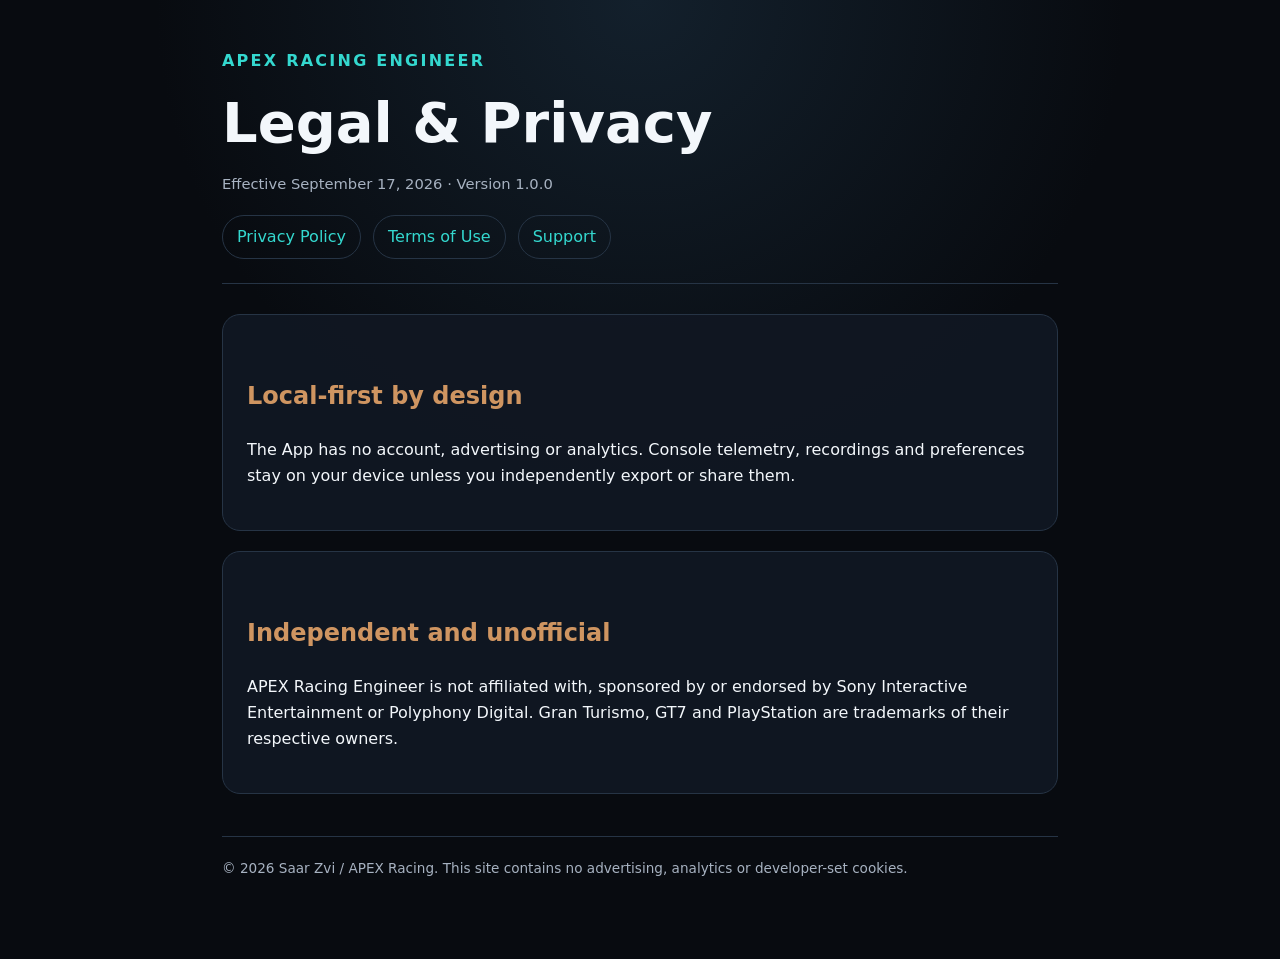
==== index.html @ a4f8060e "Add public support page for store submissions" ====
<!doctype html>
<html lang="en"><head><meta charset="utf-8"><meta name="viewport" content="width=device-width,initial-scale=1"><title>APEX Racing Engineer — Legal</title><meta name="description" content="Privacy Policy and Terms for APEX Racing Engineer."><link rel="stylesheet" href="styles.css"></head>
<body><main><header><div class="brand">APEX Racing Engineer</div><h1>Legal & Privacy</h1><p class="meta">Effective September 17, 2026 · Version 1.0.0</p><nav><a href="privacy.html">Privacy Policy</a><a href="terms.html">Terms of Use</a><a href="support.html">Support</a></nav></header>
<section class="card"><h2>Local-first by design</h2><p>The App has no account, advertising or analytics. Console telemetry, recordings and preferences stay on your device unless you independently export or share them.</p></section>
<section class="card"><h2>Independent and unofficial</h2><p>APEX Racing Engineer is not affiliated with, sponsored by or endorsed by Sony Interactive Entertainment or Polyphony Digital. Gran Turismo, GT7 and PlayStation are trademarks of their respective owners.</p></section>
<footer>© 2026 Saar Zvi / APEX Racing. This site contains no advertising, analytics or developer-set cookies.</footer></main></body></html>
---- styles.css ----
:root{color-scheme:dark;--bg:#080b10;--panel:#101722;--text:#f3f7fb;--muted:#a7b2c1;--teal:#34d8cf;--bronze:#cf9561;--line:#263445}*{box-sizing:border-box}body{margin:0;background:radial-gradient(circle at top,#13202c 0,var(--bg) 42%);color:var(--text);font:16px/1.65 system-ui,-apple-system,Segoe UI,sans-serif}main{max-width:880px;margin:auto;padding:48px 22px 80px}header{border-bottom:1px solid var(--line);padding-bottom:24px;margin-bottom:30px}.brand{color:var(--teal);font-weight:900;letter-spacing:.14em;text-transform:uppercase}.card{background:color-mix(in srgb,var(--panel) 94%,transparent);border:1px solid var(--line);border-radius:18px;padding:24px;margin:20px 0}h1{font-size:clamp(2rem,6vw,3.5rem);line-height:1.05;margin:.35em 0}h2{color:var(--bronze);margin-top:1.6em}a{color:var(--teal)}nav{display:flex;flex-wrap:wrap;gap:12px;margin-top:18px}nav a{border:1px solid var(--line);border-radius:999px;padding:8px 14px;text-decoration:none}.meta,.fine{color:var(--muted);font-size:.92rem}li{margin:.35em 0}footer{border-top:1px solid var(--line);margin-top:42px;padding-top:20px;color:var(--muted);font-size:.85rem}@media(max-width:560px){main{padding-top:28px}.card{padding:18px}}
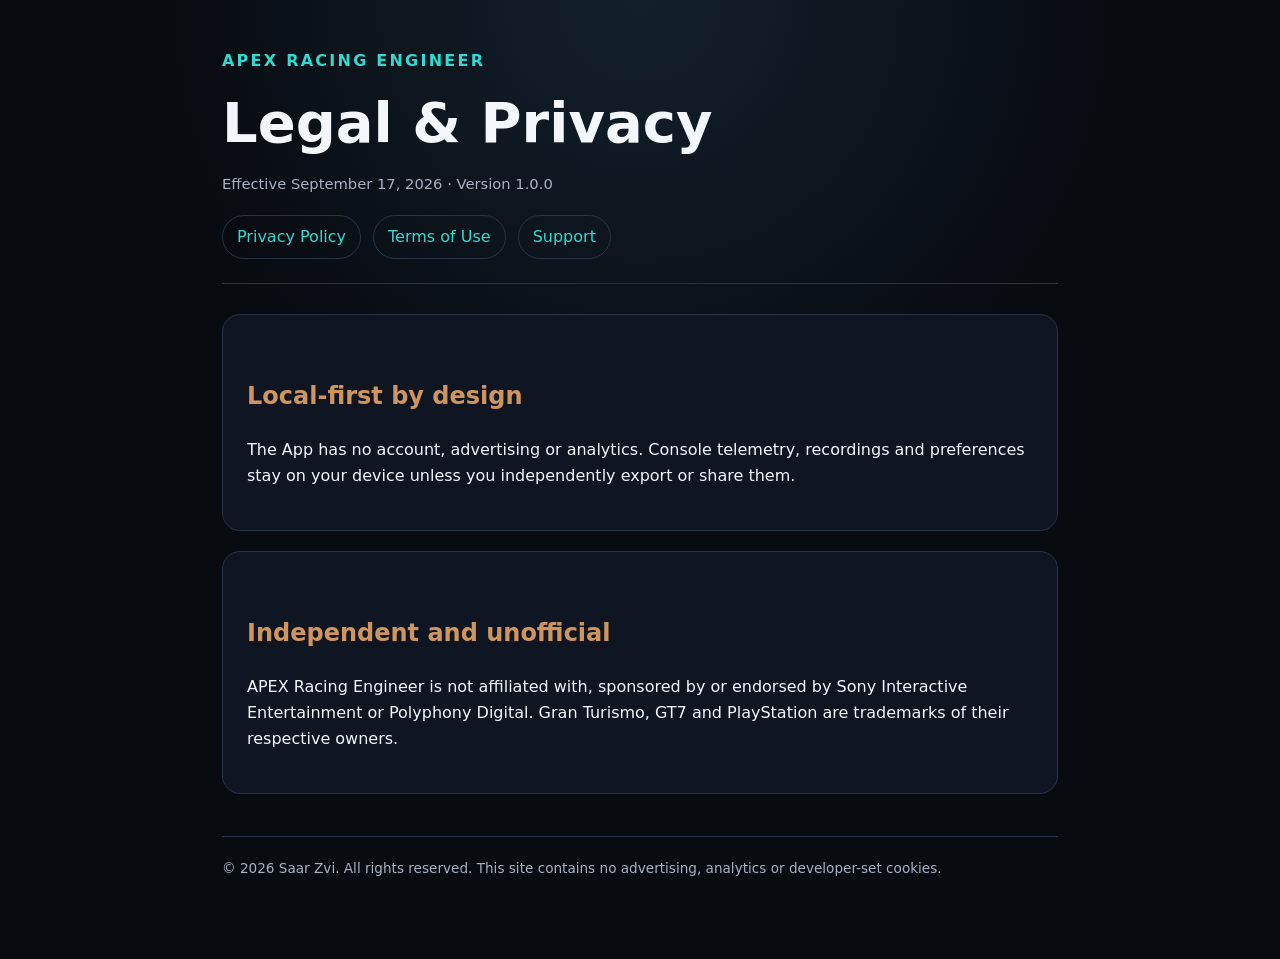
==== commit f3df35e8: "Clarify Saar Zvi copyright ownership" ====
--- a/index.html
+++ b/index.html
@@ -3,4 +3,4 @@
 <body><main><header><div class="brand">APEX Racing Engineer</div><h1>Legal & Privacy</h1><p class="meta">Effective September 17, 2026 · Version 1.0.0</p><nav><a href="privacy.html">Privacy Policy</a><a href="terms.html">Terms of Use</a><a href="support.html">Support</a></nav></header>
 <section class="card"><h2>Local-first by design</h2><p>The App has no account, advertising or analytics. Console telemetry, recordings and preferences stay on your device unless you independently export or share them.</p></section>
 <section class="card"><h2>Independent and unofficial</h2><p>APEX Racing Engineer is not affiliated with, sponsored by or endorsed by Sony Interactive Entertainment or Polyphony Digital. Gran Turismo, GT7 and PlayStation are trademarks of their respective owners.</p></section>
-<footer>© 2026 Saar Zvi / APEX Racing. This site contains no advertising, analytics or developer-set cookies.</footer></main></body></html>+<footer>© 2026 Saar Zvi. All rights reserved. This site contains no advertising, analytics or developer-set cookies.</footer></main></body></html>
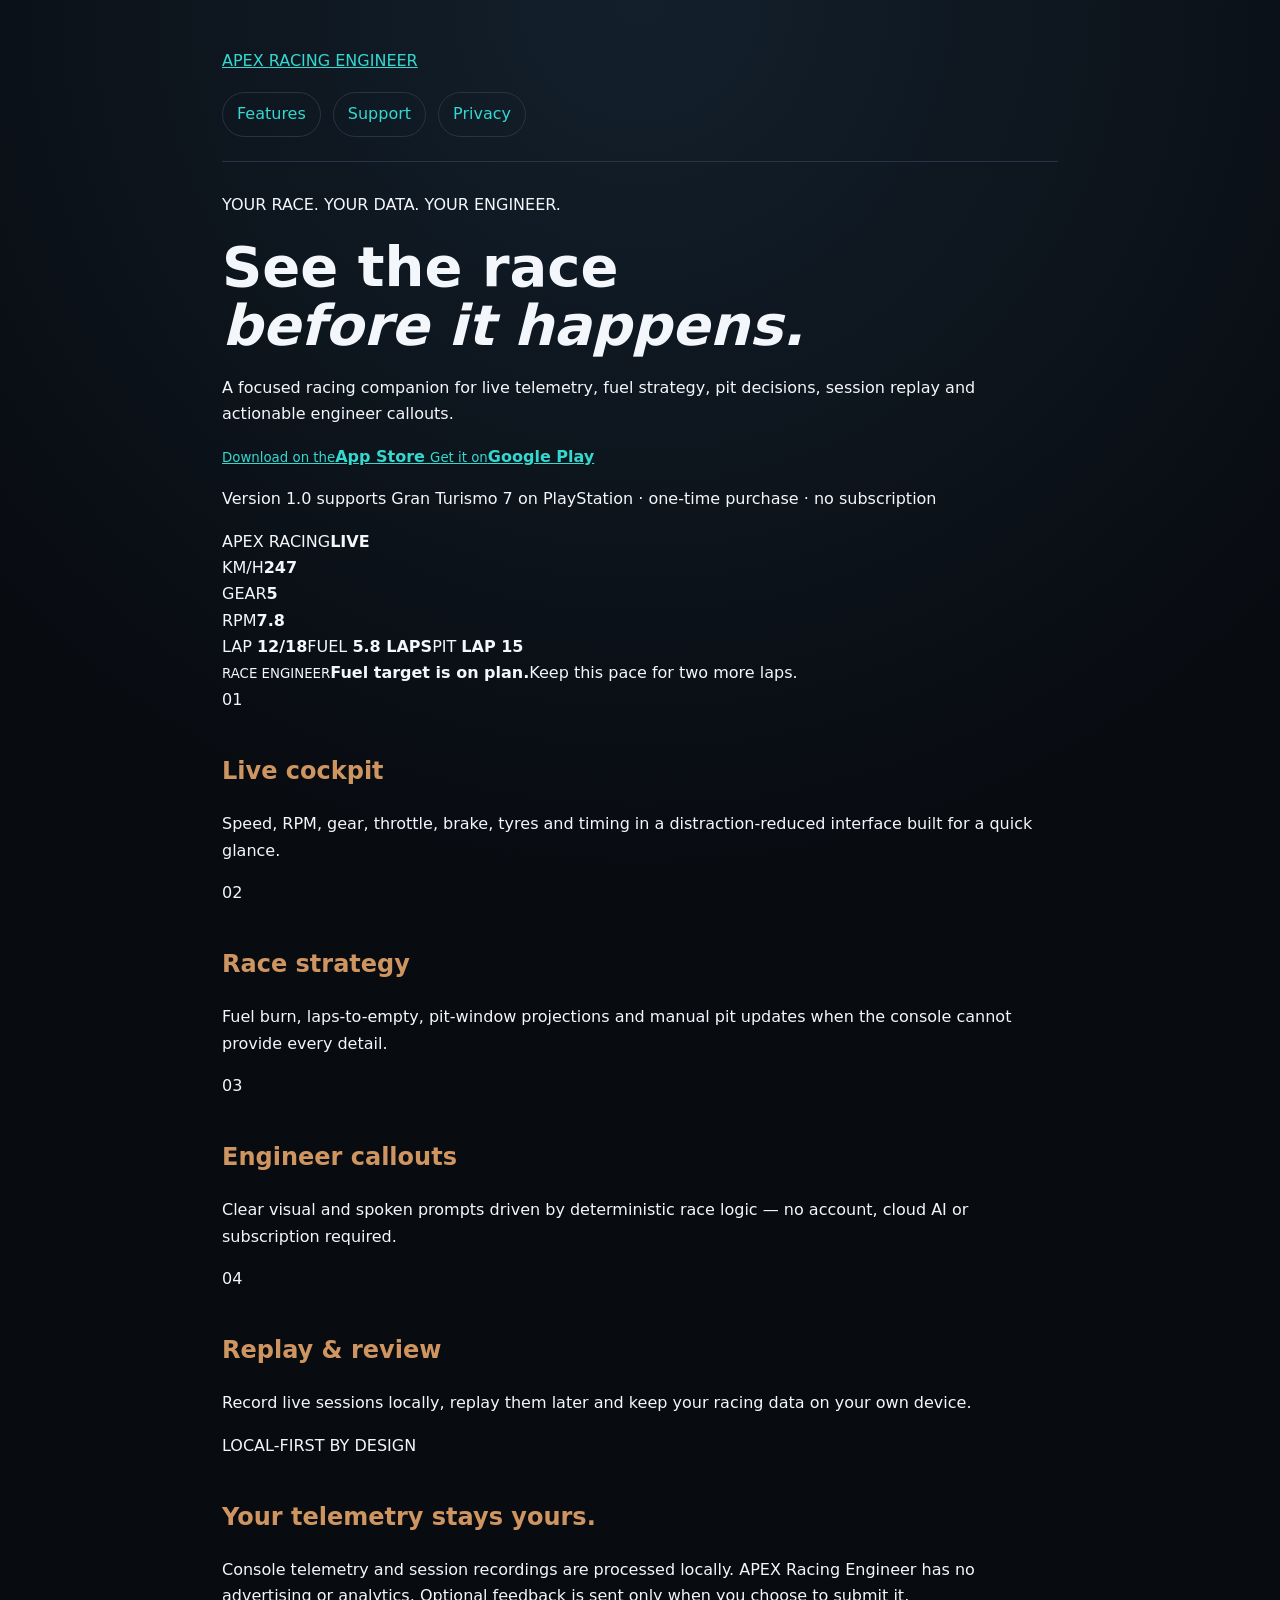
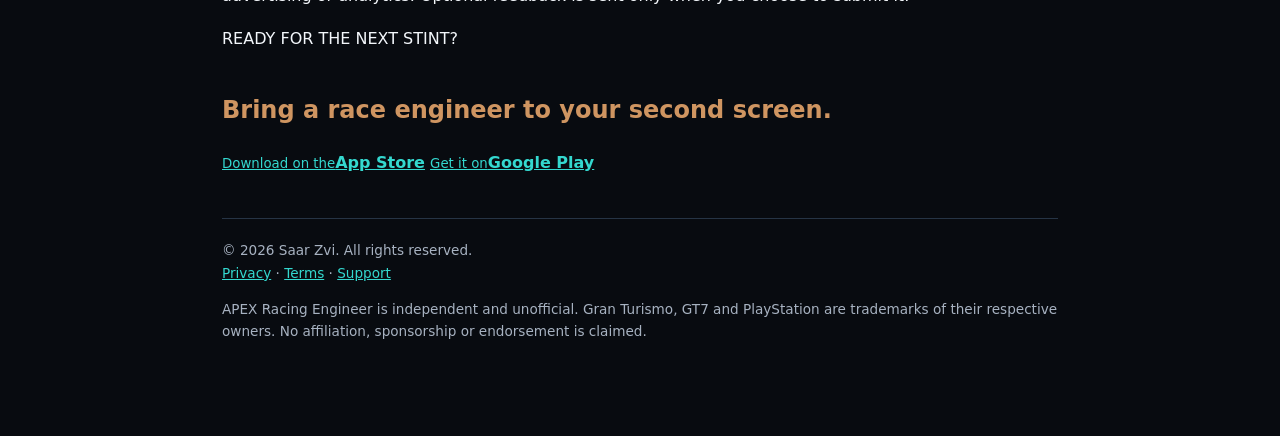
==== commit 0d4f8907: "Build APEX Racing Engineer landing page" ====
--- a/index.html
+++ b/index.html
@@ -1,6 +1,78 @@
 <!doctype html>
-<html lang="en"><head><meta charset="utf-8"><meta name="viewport" content="width=device-width,initial-scale=1"><title>APEX Racing Engineer — Legal</title><meta name="description" content="Privacy Policy and Terms for APEX Racing Engineer."><link rel="stylesheet" href="styles.css"></head>
-<body><main><header><div class="brand">APEX Racing Engineer</div><h1>Legal & Privacy</h1><p class="meta">Effective September 17, 2026 · Version 1.0.0</p><nav><a href="privacy.html">Privacy Policy</a><a href="terms.html">Terms of Use</a><a href="support.html">Support</a></nav></header>
-<section class="card"><h2>Local-first by design</h2><p>The App has no account, advertising or analytics. Console telemetry, recordings and preferences stay on your device unless you independently export or share them.</p></section>
-<section class="card"><h2>Independent and unofficial</h2><p>APEX Racing Engineer is not affiliated with, sponsored by or endorsed by Sony Interactive Entertainment or Polyphony Digital. Gran Turismo, GT7 and PlayStation are trademarks of their respective owners.</p></section>
-<footer>© 2026 Saar Zvi. All rights reserved. This site contains no advertising, analytics or developer-set cookies.</footer></main></body></html>+<html lang="en">
+<head>
+  <meta charset="utf-8">
+  <meta name="viewport" content="width=device-width,initial-scale=1">
+  <meta name="theme-color" content="#070A10">
+  <title>APEX Racing Engineer — Live racing telemetry & strategy</title>
+  <meta name="description" content="APEX Racing Engineer turns local racing telemetry into a focused cockpit dashboard, fuel strategy and clear engineer callouts.">
+  <link rel="stylesheet" href="styles.css">
+</head>
+<body class="marketing">
+  <main class="landing">
+    <header class="topbar">
+      <a class="wordmark" href="#">APEX <span>RACING ENGINEER</span></a>
+      <nav class="topnav" aria-label="Primary">
+        <a href="#features">Features</a>
+        <a href="support.html">Support</a>
+        <a href="privacy.html">Privacy</a>
+      </nav>
+    </header>
+
+    <section class="hero">
+      <div class="hero-copy">
+        <p class="kicker">YOUR RACE. YOUR DATA. YOUR ENGINEER.</p>
+        <h1>See the race<br><em>before it happens.</em></h1>
+        <p class="lead">A focused racing companion for live telemetry, fuel strategy, pit decisions, session replay and actionable engineer callouts.</p>
+        <div class="store-row">
+          <a class="store-badge" href="https://apps.apple.com/app/id6813809505" aria-label="APEX Racing Engineer on the App Store">
+            <small>Download on the</small><strong>App Store</strong>
+          </a>
+          <a class="store-badge" href="https://play.google.com/store/apps/details?id=com.apexracing.gt7engineer" aria-label="APEX Racing Engineer on Google Play">
+            <small>Get it on</small><strong>Google Play</strong>
+          </a>
+        </div>
+        <p class="availability">Version 1.0 supports Gran Turismo 7 on PlayStation · one-time purchase · no subscription</p>
+      </div>
+
+      <div class="cockpit-card" aria-label="APEX Racing Engineer dashboard preview">
+        <div class="cockpit-top"><span>APEX RACING</span><b>LIVE</b></div>
+        <div class="gauge-row">
+          <div class="gauge"><span>KM/H</span><strong>247</strong><i></i></div>
+          <div class="gear"><span>GEAR</span><strong>5</strong></div>
+          <div class="gauge"><span>RPM</span><strong>7.8</strong><i class="pink"></i></div>
+        </div>
+        <div class="metric-strip"><span>LAP <b>12/18</b></span><span>FUEL <b>5.8 LAPS</b></span><span>PIT <b>LAP 15</b></span></div>
+        <div class="engineer-callout"><small>RACE ENGINEER</small><strong>Fuel target is on plan.</strong><span>Keep this pace for two more laps.</span></div>
+      </div>
+    </section>
+
+    <section id="features" class="feature-grid">
+      <article><span>01</span><h2>Live cockpit</h2><p>Speed, RPM, gear, throttle, brake, tyres and timing in a distraction-reduced interface built for a quick glance.</p></article>
+      <article><span>02</span><h2>Race strategy</h2><p>Fuel burn, laps-to-empty, pit-window projections and manual pit updates when the console cannot provide every detail.</p></article>
+      <article><span>03</span><h2>Engineer callouts</h2><p>Clear visual and spoken prompts driven by deterministic race logic — no account, cloud AI or subscription required.</p></article>
+      <article><span>04</span><h2>Replay & review</h2><p>Record live sessions locally, replay them later and keep your racing data on your own device.</p></article>
+    </section>
+
+    <section class="privacy-band">
+      <div><p class="kicker">LOCAL-FIRST BY DESIGN</p><h2>Your telemetry stays yours.</h2></div>
+      <p>Console telemetry and session recordings are processed locally. APEX Racing Engineer has no advertising or analytics. Optional feedback is sent only when you choose to submit it.</p>
+    </section>
+
+    <section class="final-cta">
+      <p class="kicker">READY FOR THE NEXT STINT?</p>
+      <h2>Bring a race engineer to your second screen.</h2>
+      <div class="store-row centered">
+        <a class="store-badge" href="https://apps.apple.com/app/id6813809505"><small>Download on the</small><strong>App Store</strong></a>
+        <a class="store-badge" href="https://play.google.com/store/apps/details?id=com.apexracing.gt7engineer"><small>Get it on</small><strong>Google Play</strong></a>
+      </div>
+    </section>
+
+    <footer>
+      <div>© 2026 Saar Zvi. All rights reserved.</div>
+      <div><a href="privacy.html">Privacy</a> · <a href="terms.html">Terms</a> · <a href="support.html">Support</a></div>
+      <p>APEX Racing Engineer is independent and unofficial. Gran Turismo, GT7 and PlayStation are trademarks of their respective owners. No affiliation, sponsorship or endorsement is claimed.</p>
+    </footer>
+  </main>
+</body>
+</html>
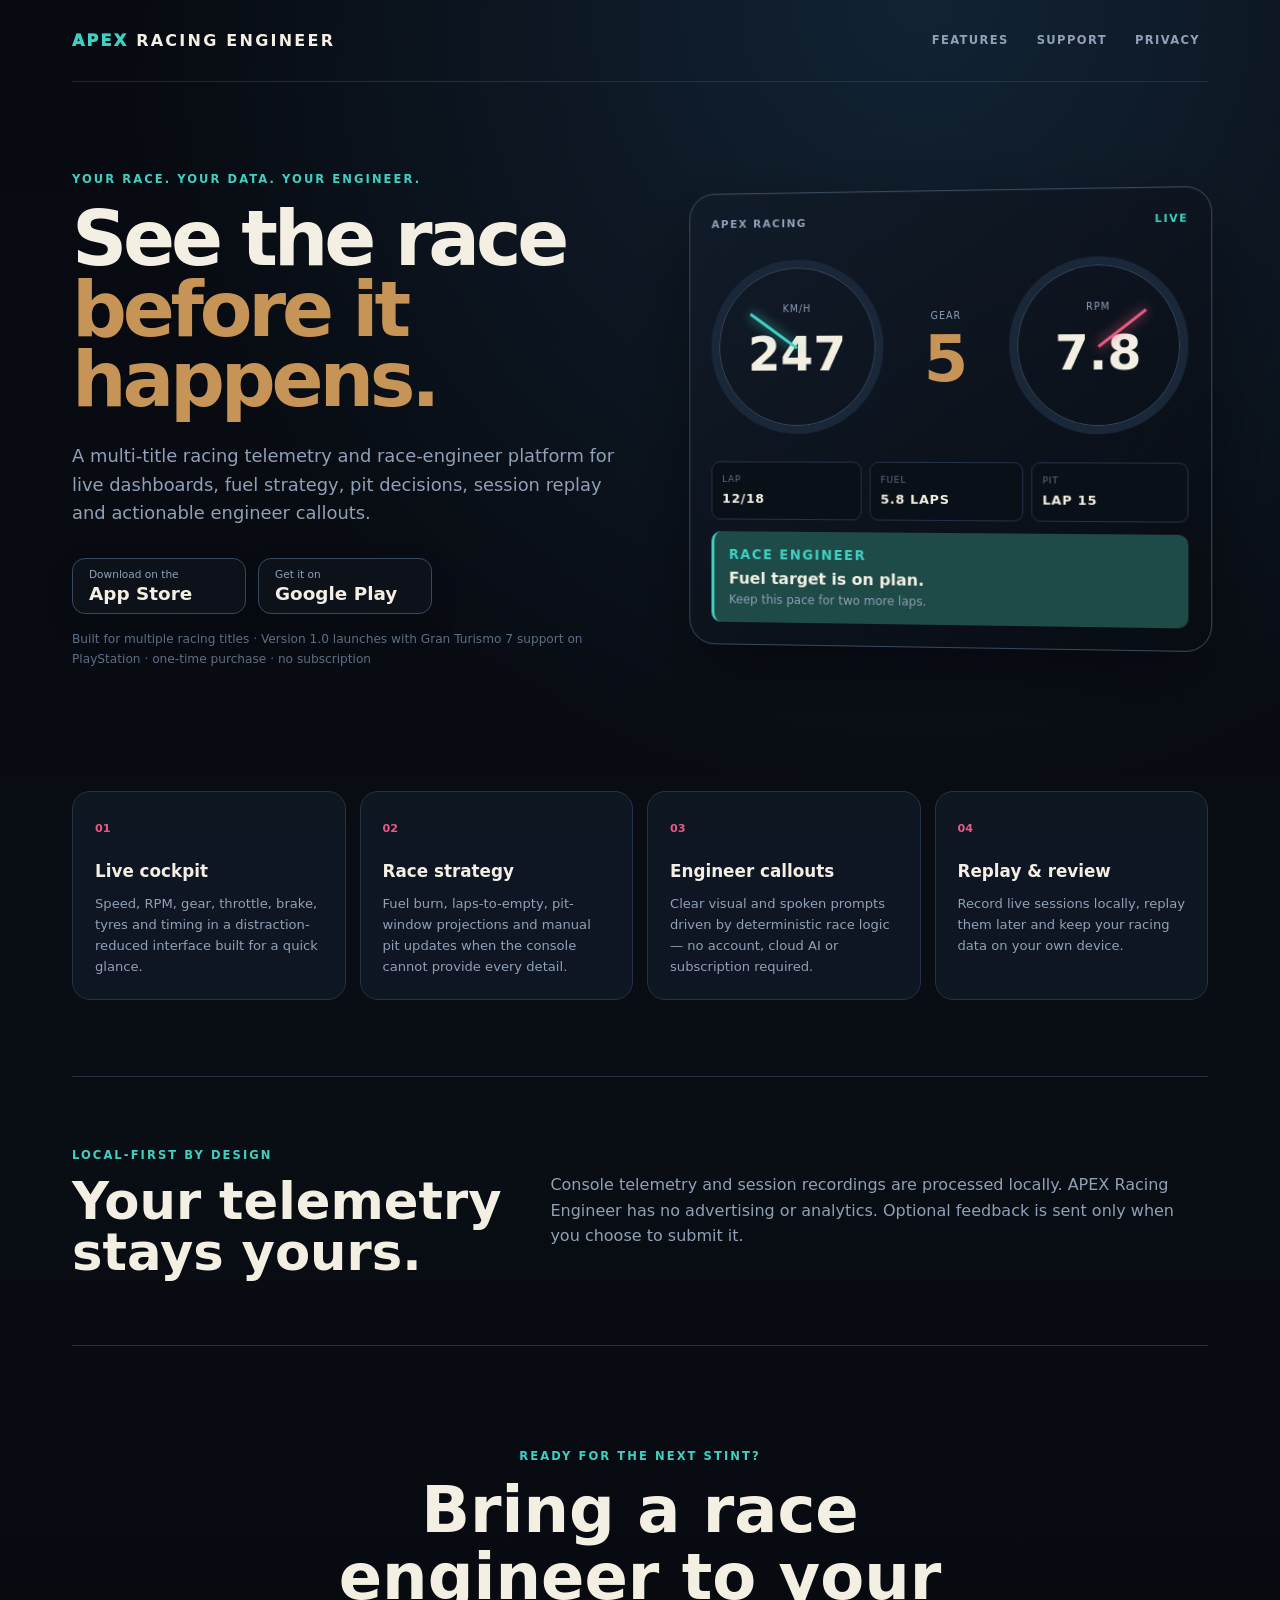
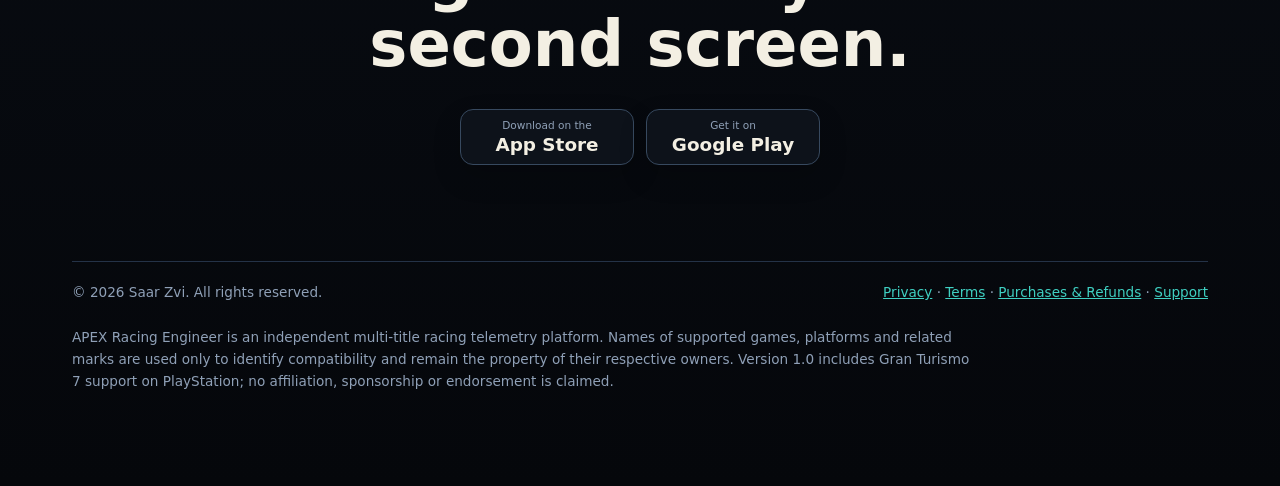
==== commit 6cdef391: "site: position APEX as multi-title platform" ====
--- a/index.html
+++ b/index.html
@@ -5,7 +5,7 @@
   <meta name="viewport" content="width=device-width,initial-scale=1">
   <meta name="theme-color" content="#070A10">
   <title>APEX Racing Engineer — Live racing telemetry & strategy</title>
-  <meta name="description" content="APEX Racing Engineer turns local racing telemetry into a focused cockpit dashboard, fuel strategy and clear engineer callouts.">
+  <meta name="description" content="APEX Racing Engineer is a multi-title racing telemetry and race-engineer platform for live dashboards, strategy, session review and engineer callouts.">
   <link rel="stylesheet" href="styles.css">
 </head>
 <body class="marketing">
@@ -23,7 +23,7 @@
       <div class="hero-copy">
         <p class="kicker">YOUR RACE. YOUR DATA. YOUR ENGINEER.</p>
         <h1>See the race<br><em>before it happens.</em></h1>
-        <p class="lead">A focused racing companion for live telemetry, fuel strategy, pit decisions, session replay and actionable engineer callouts.</p>
+        <p class="lead">A multi-title racing telemetry and race-engineer platform for live dashboards, fuel strategy, pit decisions, session replay and actionable engineer callouts.</p>
         <div class="store-row">
           <a class="store-badge" href="https://apps.apple.com/app/id6813809505" aria-label="APEX Racing Engineer on the App Store">
             <small>Download on the</small><strong>App Store</strong>
@@ -32,7 +32,7 @@
             <small>Get it on</small><strong>Google Play</strong>
           </a>
         </div>
-        <p class="availability">Version 1.0 supports Gran Turismo 7 on PlayStation · one-time purchase · no subscription</p>
+        <p class="availability">Built for multiple racing titles · Version 1.0 launches with Gran Turismo 7 support on PlayStation · one-time purchase · no subscription</p>
       </div>
 
       <div class="cockpit-card" aria-label="APEX Racing Engineer dashboard preview">
@@ -70,8 +70,8 @@
 
     <footer>
       <div>© 2026 Saar Zvi. All rights reserved.</div>
-      <div><a href="privacy.html">Privacy</a> · <a href="terms.html">Terms</a> · <a href="support.html">Support</a></div>
-      <p>APEX Racing Engineer is independent and unofficial. Gran Turismo, GT7 and PlayStation are trademarks of their respective owners. No affiliation, sponsorship or endorsement is claimed.</p>
+      <div><a href="privacy.html">Privacy</a> · <a href="terms.html">Terms</a> · <a href="refunds.html">Purchases & Refunds</a> · <a href="support.html">Support</a></div>
+      <p>APEX Racing Engineer is an independent multi-title racing telemetry platform. Names of supported games, platforms and related marks are used only to identify compatibility and remain the property of their respective owners. Version 1.0 includes Gran Turismo 7 support on PlayStation; no affiliation, sponsorship or endorsement is claimed.</p>
     </footer>
   </main>
 </body>
--- a/styles.css
+++ b/styles.css
@@ -1 +1,11 @@
-:root{color-scheme:dark;--bg:#080b10;--panel:#101722;--text:#f3f7fb;--muted:#a7b2c1;--teal:#34d8cf;--bronze:#cf9561;--line:#263445}*{box-sizing:border-box}body{margin:0;background:radial-gradient(circle at top,#13202c 0,var(--bg) 42%);color:var(--text);font:16px/1.65 system-ui,-apple-system,Segoe UI,sans-serif}main{max-width:880px;margin:auto;padding:48px 22px 80px}header{border-bottom:1px solid var(--line);padding-bottom:24px;margin-bottom:30px}.brand{color:var(--teal);font-weight:900;letter-spacing:.14em;text-transform:uppercase}.card{background:color-mix(in srgb,var(--panel) 94%,transparent);border:1px solid var(--line);border-radius:18px;padding:24px;margin:20px 0}h1{font-size:clamp(2rem,6vw,3.5rem);line-height:1.05;margin:.35em 0}h2{color:var(--bronze);margin-top:1.6em}a{color:var(--teal)}nav{display:flex;flex-wrap:wrap;gap:12px;margin-top:18px}nav a{border:1px solid var(--line);border-radius:999px;padding:8px 14px;text-decoration:none}.meta,.fine{color:var(--muted);font-size:.92rem}li{margin:.35em 0}footer{border-top:1px solid var(--line);margin-top:42px;padding-top:20px;color:var(--muted);font-size:.85rem}@media(max-width:560px){main{padding-top:28px}.card{padding:18px}}+:root{color-scheme:dark;--bg:#070a10;--navy:#0c1420;--panel:#111a28;--raised:#182437;--text:#f3efe3;--muted:#8fa0b7;--dim:#5c6e85;--teal:#3fd0c2;--teal-d:#1e4a48;--pink:#e85a83;--bronze:#c79457;--bronze-d:#4a3a24;--line:#243247;--line2:#37495f}
+*{box-sizing:border-box}html{scroll-behavior:smooth}body{margin:0;background:radial-gradient(circle at 72% 0,#122334 0,transparent 35%),linear-gradient(180deg,#070a10,#090d14 55%,#05070b);color:var(--text);font:16px/1.6 Inter,ui-sans-serif,system-ui,-apple-system,Segoe UI,sans-serif}a{color:var(--teal)}
+main{max-width:900px;margin:auto;padding:46px 22px 80px}.brand,.wordmark{color:var(--teal);font-weight:950;letter-spacing:.14em;text-transform:uppercase;text-decoration:none}.meta,.fine{color:var(--muted);font-size:.92rem}
+header:not(.topbar){border-bottom:1px solid var(--line);padding-bottom:24px;margin-bottom:30px}nav{display:flex;flex-wrap:wrap;gap:12px;margin-top:18px}nav a{border:1px solid var(--line);border-radius:999px;padding:8px 14px;text-decoration:none}.card{background:rgba(17,26,40,.94);border:1px solid var(--line);border-radius:18px;padding:24px;margin:20px 0}h1{font-size:clamp(2rem,6vw,3.5rem);line-height:1.05;margin:.35em 0}h2{color:var(--bronze);margin-top:1.6em}li{margin:.35em 0}footer{border-top:1px solid var(--line);margin-top:42px;padding-top:20px;color:var(--muted);font-size:.85rem}
+
+.marketing .landing{max-width:1180px;padding-top:0}.topbar{height:82px;display:flex;align-items:center;justify-content:space-between;border-bottom:1px solid rgba(55,73,95,.5)}.wordmark span{color:var(--text);font-weight:700}.topnav{margin:0}.topnav a{border:0;color:var(--muted);padding:8px;text-transform:uppercase;font-size:.72rem;font-weight:800;letter-spacing:.12em}.topnav a:hover{color:var(--teal)}
+.hero{min-height:650px;display:grid;grid-template-columns:1.03fr .97fr;gap:56px;align-items:center;padding:76px 0}.kicker{color:var(--teal);font-size:.72rem;font-weight:900;letter-spacing:.18em}.hero h1{font-size:clamp(3rem,6vw,5.8rem);letter-spacing:-.055em;line-height:.92;margin:16px 0 26px}.hero h1 em{color:var(--bronze);font-style:normal}.lead{max-width:650px;color:var(--muted);font-size:1.12rem}.store-row{display:flex;flex-wrap:wrap;gap:12px;margin-top:30px}.store-badge{min-width:174px;border:1px solid var(--line2);background:#0d121a;border-radius:13px;padding:10px 16px;text-decoration:none;color:var(--text);display:flex;flex-direction:column;line-height:1.05;box-shadow:0 12px 28px rgba(0,0,0,.18)}.store-badge:hover{border-color:var(--teal);transform:translateY(-1px)}.store-badge small{font-size:.66rem;color:var(--muted);margin-bottom:4px}.store-badge strong{font-size:1.15rem}.availability{font-size:.76rem;color:var(--dim);margin-top:16px}
+.cockpit-card{border:1px solid var(--line2);border-radius:26px;padding:22px;background:linear-gradient(145deg,#111b29,#080c12);box-shadow:0 30px 80px rgba(0,0,0,.45),inset 0 1px rgba(255,255,255,.03);transform:perspective(1000px) rotateY(-4deg)}.cockpit-top{display:flex;justify-content:space-between;color:var(--muted);font-size:.67rem;font-weight:900;letter-spacing:.14em}.cockpit-top b{color:var(--teal)}.gauge-row{display:grid;grid-template-columns:1fr .58fr 1fr;gap:12px;align-items:center;margin:28px 0}.gauge{aspect-ratio:1;border-radius:50%;border:8px solid #1a2738;box-shadow:inset 0 0 0 1px var(--line2);display:flex;flex-direction:column;align-items:center;justify-content:center;position:relative}.gauge span,.gear span{font-size:.6rem;color:var(--muted);letter-spacing:.1em}.gauge strong{font-size:clamp(1.8rem,4vw,3rem)}.gauge i{position:absolute;width:37%;height:3px;background:var(--teal);transform-origin:right;right:50%;top:50%;transform:rotate(36deg);box-shadow:0 0 12px var(--teal)}.gauge i.pink{background:var(--pink);box-shadow:0 0 12px var(--pink);transform:rotate(142deg)}.gear{text-align:center}.gear strong{display:block;color:var(--bronze);font-size:4rem;line-height:1}.metric-strip{display:grid;grid-template-columns:repeat(3,1fr);gap:8px}.metric-strip span{border:1px solid var(--line);background:#0a1018;padding:10px;border-radius:9px;color:var(--dim);font-size:.58rem;letter-spacing:.08em}.metric-strip b{display:block;color:var(--text);font-size:.8rem;margin-top:2px}.engineer-callout{border-left:3px solid var(--teal);background:var(--teal-d);border-radius:10px;padding:13px 15px;margin-top:12px;display:flex;flex-direction:column}.engineer-callout small{color:var(--teal);font-weight:900;letter-spacing:.12em}.engineer-callout span{color:var(--muted);font-size:.75rem}
+.feature-grid{display:grid;grid-template-columns:repeat(4,1fr);gap:14px;padding:34px 0 76px}.feature-grid article{border:1px solid var(--line);border-radius:18px;padding:22px;background:rgba(17,26,40,.7)}.feature-grid article>span{color:var(--pink);font-size:.7rem;font-weight:900}.feature-grid h2{font-size:1.05rem;color:var(--text);margin:18px 0 8px}.feature-grid p{color:var(--muted);font-size:.82rem;margin:0}.privacy-band{display:grid;grid-template-columns:.8fr 1.2fr;gap:40px;border-top:1px solid var(--line);border-bottom:1px solid var(--line);padding:58px 0}.privacy-band h2{font-size:clamp(2rem,4vw,3.2rem);line-height:1;margin:8px 0;color:var(--text)}.privacy-band>p{color:var(--muted);align-self:center}.final-cta{text-align:center;padding:90px 0 54px}.final-cta h2{color:var(--text);font-size:clamp(2rem,5vw,4rem);line-height:1.05;margin:10px auto 28px;max-width:750px}.centered{justify-content:center}.marketing footer{display:grid;grid-template-columns:1fr auto;gap:10px 30px}.marketing footer p{grid-column:1/-1;max-width:900px}
+@media(max-width:900px){.hero{grid-template-columns:1fr;padding-top:54px}.cockpit-card{max-width:620px;width:100%;justify-self:center;transform:none}.feature-grid{grid-template-columns:repeat(2,1fr)}}
+@media(max-width:560px){main{padding:28px 17px 60px}.marketing .landing{padding-top:0}.topbar{height:70px}.topnav a:first-child{display:none}.wordmark{font-size:.82rem}.hero{min-height:auto;padding:46px 0}.hero h1{font-size:3.3rem}.gauge-row{gap:7px}.gauge{border-width:5px}.gear strong{font-size:3rem}.metric-strip{grid-template-columns:1fr}.feature-grid{grid-template-columns:1fr}.privacy-band{grid-template-columns:1fr;gap:8px}.marketing footer{grid-template-columns:1fr}.marketing footer p{grid-column:1}.card{padding:18px}}
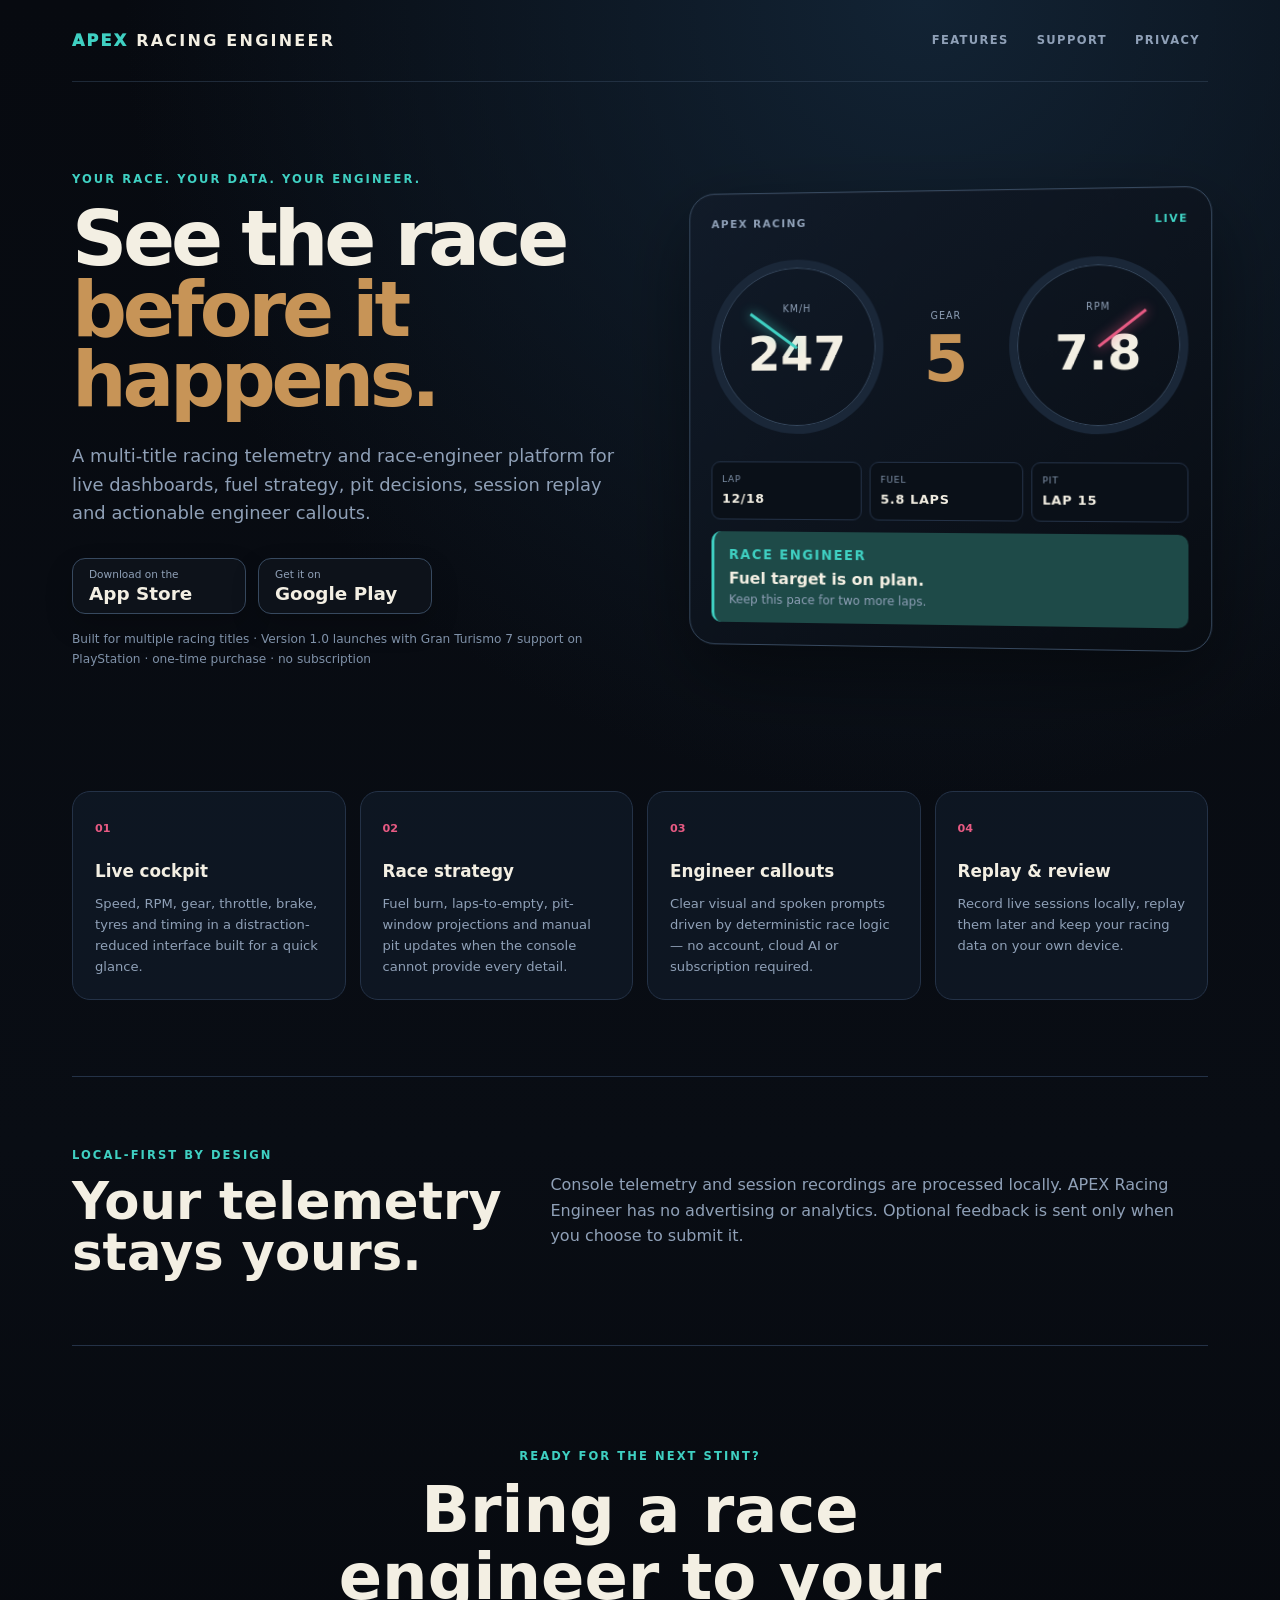
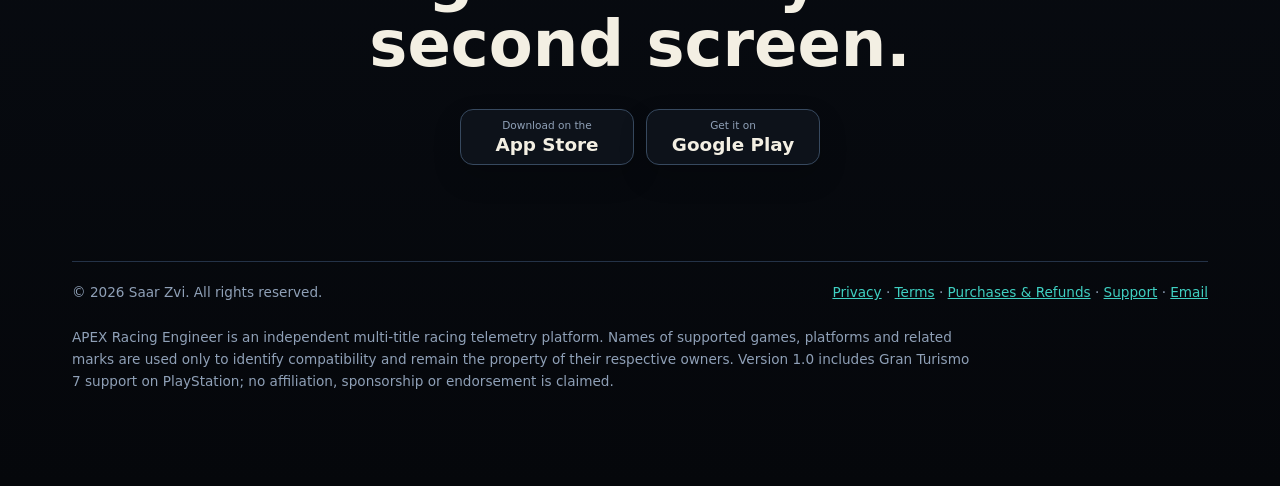
==== commit 27ef6c35: "site: add support email link" ====
--- a/index.html
+++ b/index.html
@@ -70,7 +70,7 @@
 
     <footer>
       <div>© 2026 Saar Zvi. All rights reserved.</div>
-      <div><a href="privacy.html">Privacy</a> · <a href="terms.html">Terms</a> · <a href="refunds.html">Purchases & Refunds</a> · <a href="support.html">Support</a></div>
+      <div><a href="privacy.html">Privacy</a> · <a href="terms.html">Terms</a> · <a href="refunds.html">Purchases & Refunds</a> · <a href="support.html">Support</a> · <a href="mailto:Cornel_reddy_3j@icloud.com">Email</a></div>
       <p>APEX Racing Engineer is an independent multi-title racing telemetry platform. Names of supported games, platforms and related marks are used only to identify compatibility and remain the property of their respective owners. Version 1.0 includes Gran Turismo 7 support on PlayStation; no affiliation, sponsorship or endorsement is claimed.</p>
     </footer>
   </main>
--- a/styles.css
+++ b/styles.css
@@ -1,5 +1,5 @@
-:root{color-scheme:dark;--bg:#070a10;--navy:#0c1420;--panel:#111a28;--raised:#182437;--text:#f3efe3;--muted:#8fa0b7;--dim:#5c6e85;--teal:#3fd0c2;--teal-d:#1e4a48;--pink:#e85a83;--bronze:#c79457;--bronze-d:#4a3a24;--line:#243247;--line2:#37495f}
-*{box-sizing:border-box}html{scroll-behavior:smooth}body{margin:0;background:radial-gradient(circle at 72% 0,#122334 0,transparent 35%),linear-gradient(180deg,#070a10,#090d14 55%,#05070b);color:var(--text);font:16px/1.6 Inter,ui-sans-serif,system-ui,-apple-system,Segoe UI,sans-serif}a{color:var(--teal)}
+:root{color-scheme:dark;--bg:#070a10;--navy:#0c1420;--panel:#111a28;--raised:#182437;--text:#f3efe3;--muted:#8fa0b7;--dim:#7f91a8;--teal:#3fd0c2;--teal-d:#1e4a48;--pink:#e85a83;--bronze:#c79457;--bronze-d:#4a3a24;--line:#243247;--line2:#37495f}
+*{box-sizing:border-box}html{scroll-behavior:smooth}body{margin:0;background:radial-gradient(circle at 72% 0,#122334 0,transparent 35%),linear-gradient(180deg,#070a10,#090d14 55%,#05070b);color:var(--text);font:16px/1.6 Inter,ui-sans-serif,system-ui,-apple-system,Segoe UI,sans-serif}a{color:var(--teal)}a:focus-visible,button:focus-visible{outline:3px solid var(--teal);outline-offset:3px}
 main{max-width:900px;margin:auto;padding:46px 22px 80px}.brand,.wordmark{color:var(--teal);font-weight:950;letter-spacing:.14em;text-transform:uppercase;text-decoration:none}.meta,.fine{color:var(--muted);font-size:.92rem}
 header:not(.topbar){border-bottom:1px solid var(--line);padding-bottom:24px;margin-bottom:30px}nav{display:flex;flex-wrap:wrap;gap:12px;margin-top:18px}nav a{border:1px solid var(--line);border-radius:999px;padding:8px 14px;text-decoration:none}.card{background:rgba(17,26,40,.94);border:1px solid var(--line);border-radius:18px;padding:24px;margin:20px 0}h1{font-size:clamp(2rem,6vw,3.5rem);line-height:1.05;margin:.35em 0}h2{color:var(--bronze);margin-top:1.6em}li{margin:.35em 0}footer{border-top:1px solid var(--line);margin-top:42px;padding-top:20px;color:var(--muted);font-size:.85rem}
 
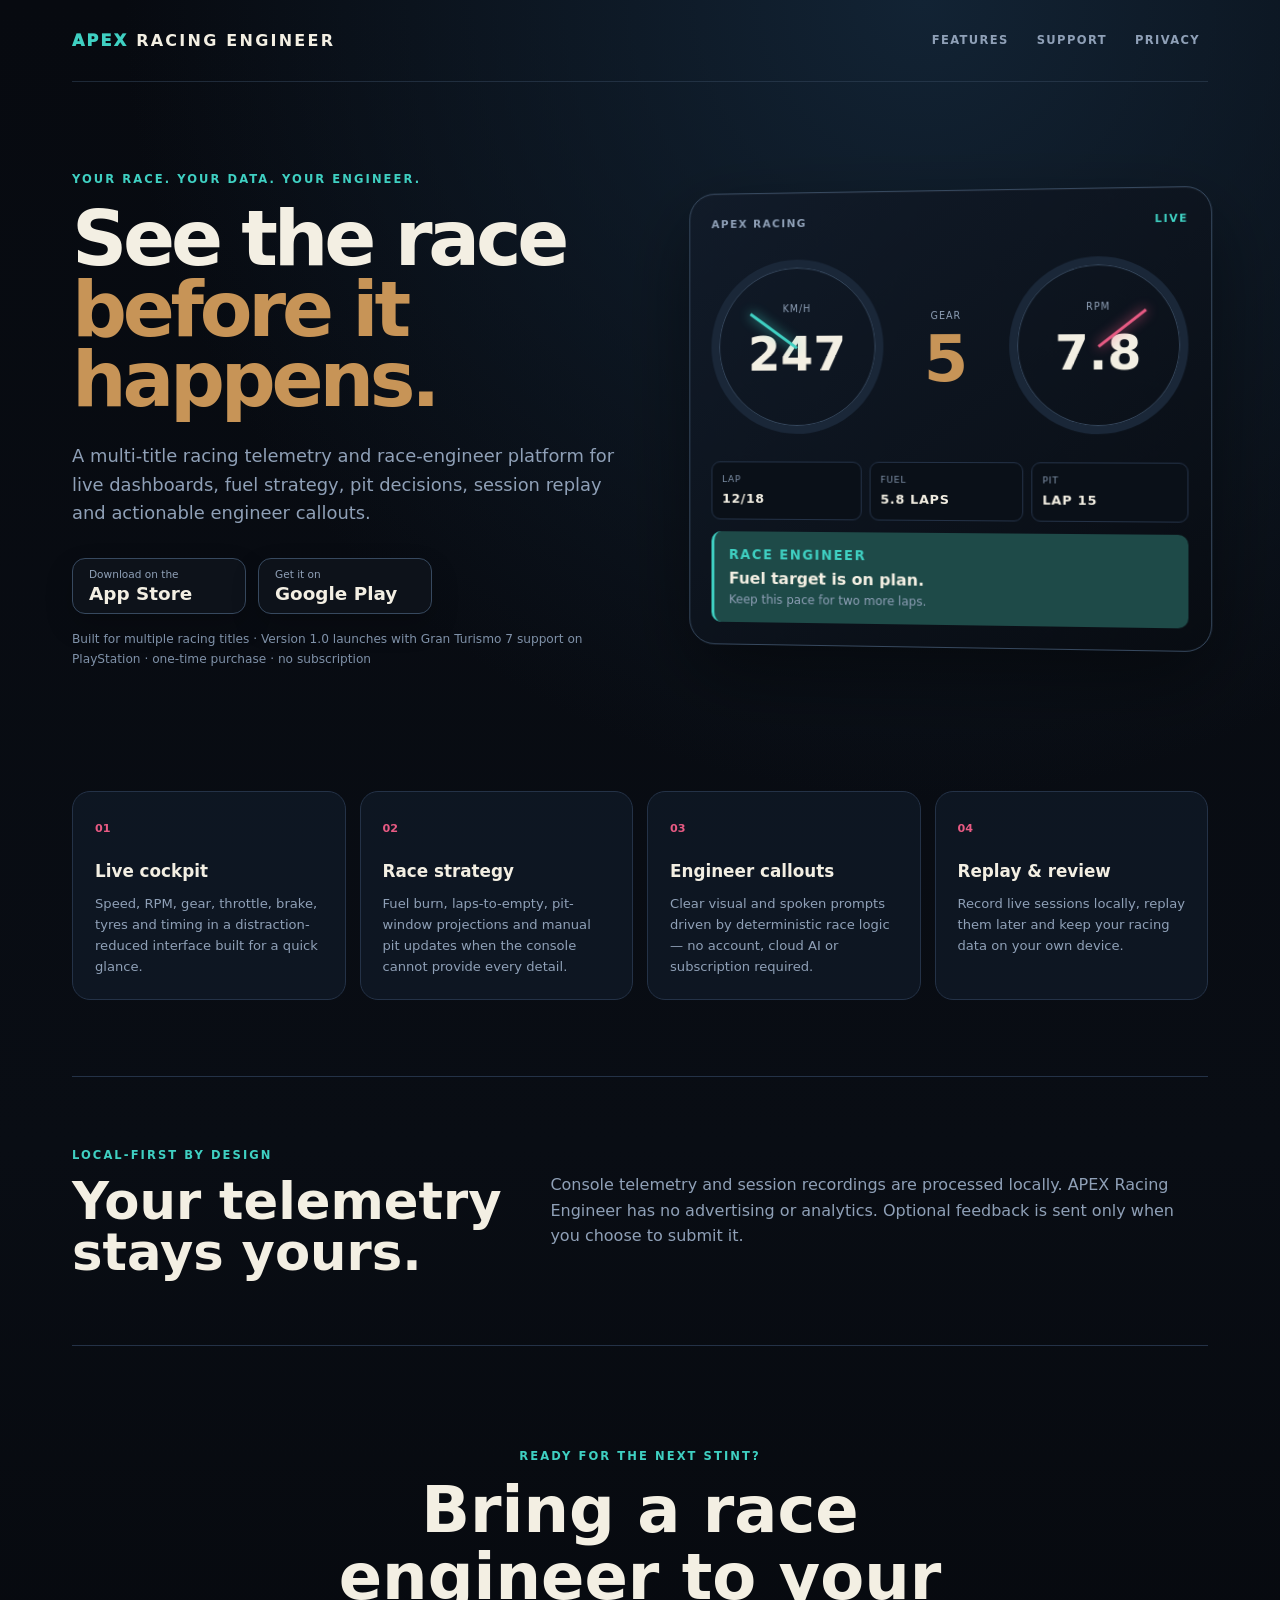
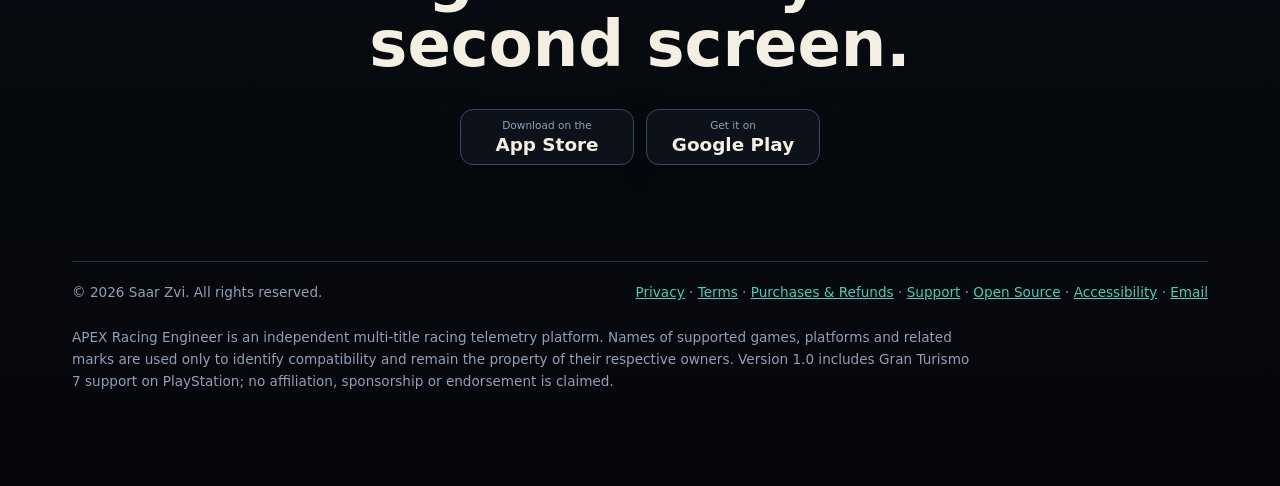
==== commit e9d0a07c: "site: link OSS and accessibility pages" ====
--- a/index.html
+++ b/index.html
@@ -70,7 +70,7 @@
 
     <footer>
       <div>© 2026 Saar Zvi. All rights reserved.</div>
-      <div><a href="privacy.html">Privacy</a> · <a href="terms.html">Terms</a> · <a href="refunds.html">Purchases & Refunds</a> · <a href="support.html">Support</a> · <a href="mailto:Cornel_reddy_3j@icloud.com">Email</a></div>
+      <div><a href="privacy.html">Privacy</a> · <a href="terms.html">Terms</a> · <a href="refunds.html">Purchases & Refunds</a> · <a href="support.html">Support</a> · <a href="oss.html">Open Source</a> · <a href="accessibility.html">Accessibility</a> · <a href="mailto:Cornel_reddy_3j@icloud.com">Email</a></div>
       <p>APEX Racing Engineer is an independent multi-title racing telemetry platform. Names of supported games, platforms and related marks are used only to identify compatibility and remain the property of their respective owners. Version 1.0 includes Gran Turismo 7 support on PlayStation; no affiliation, sponsorship or endorsement is claimed.</p>
     </footer>
   </main>
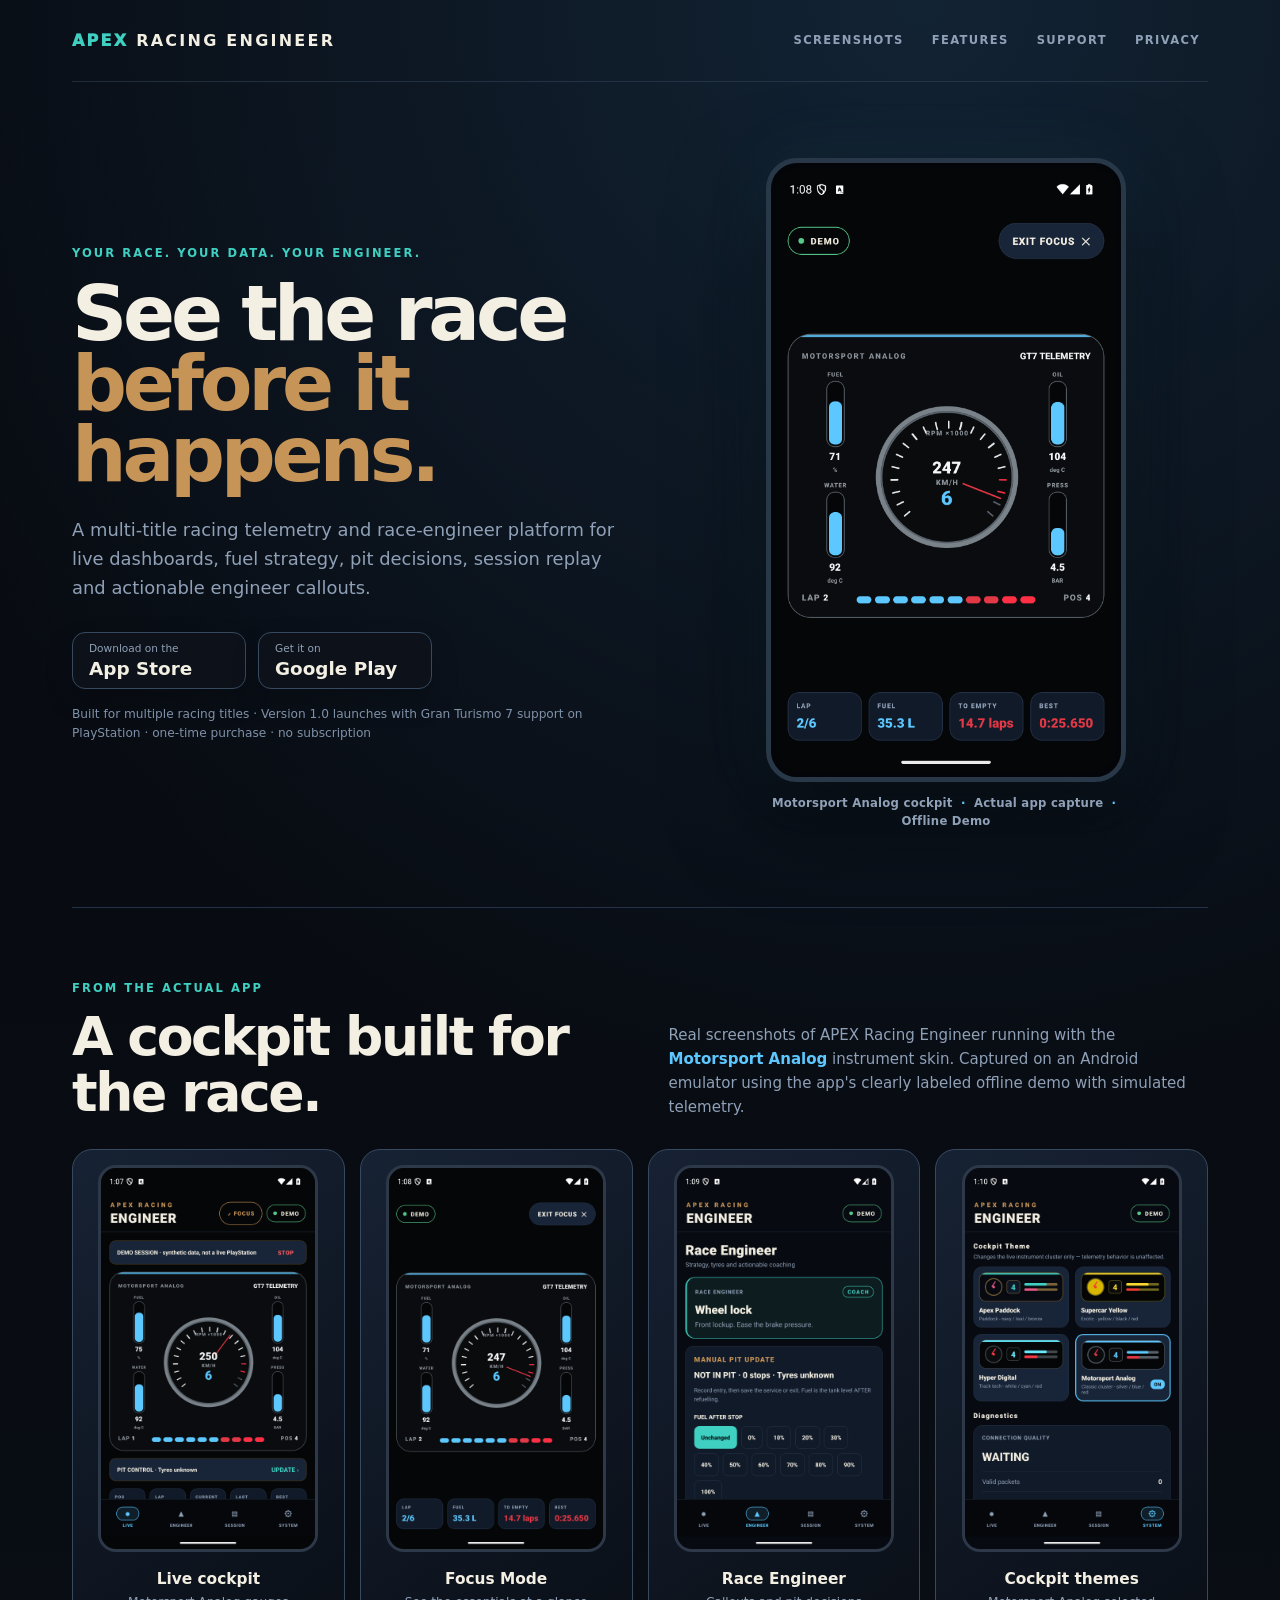
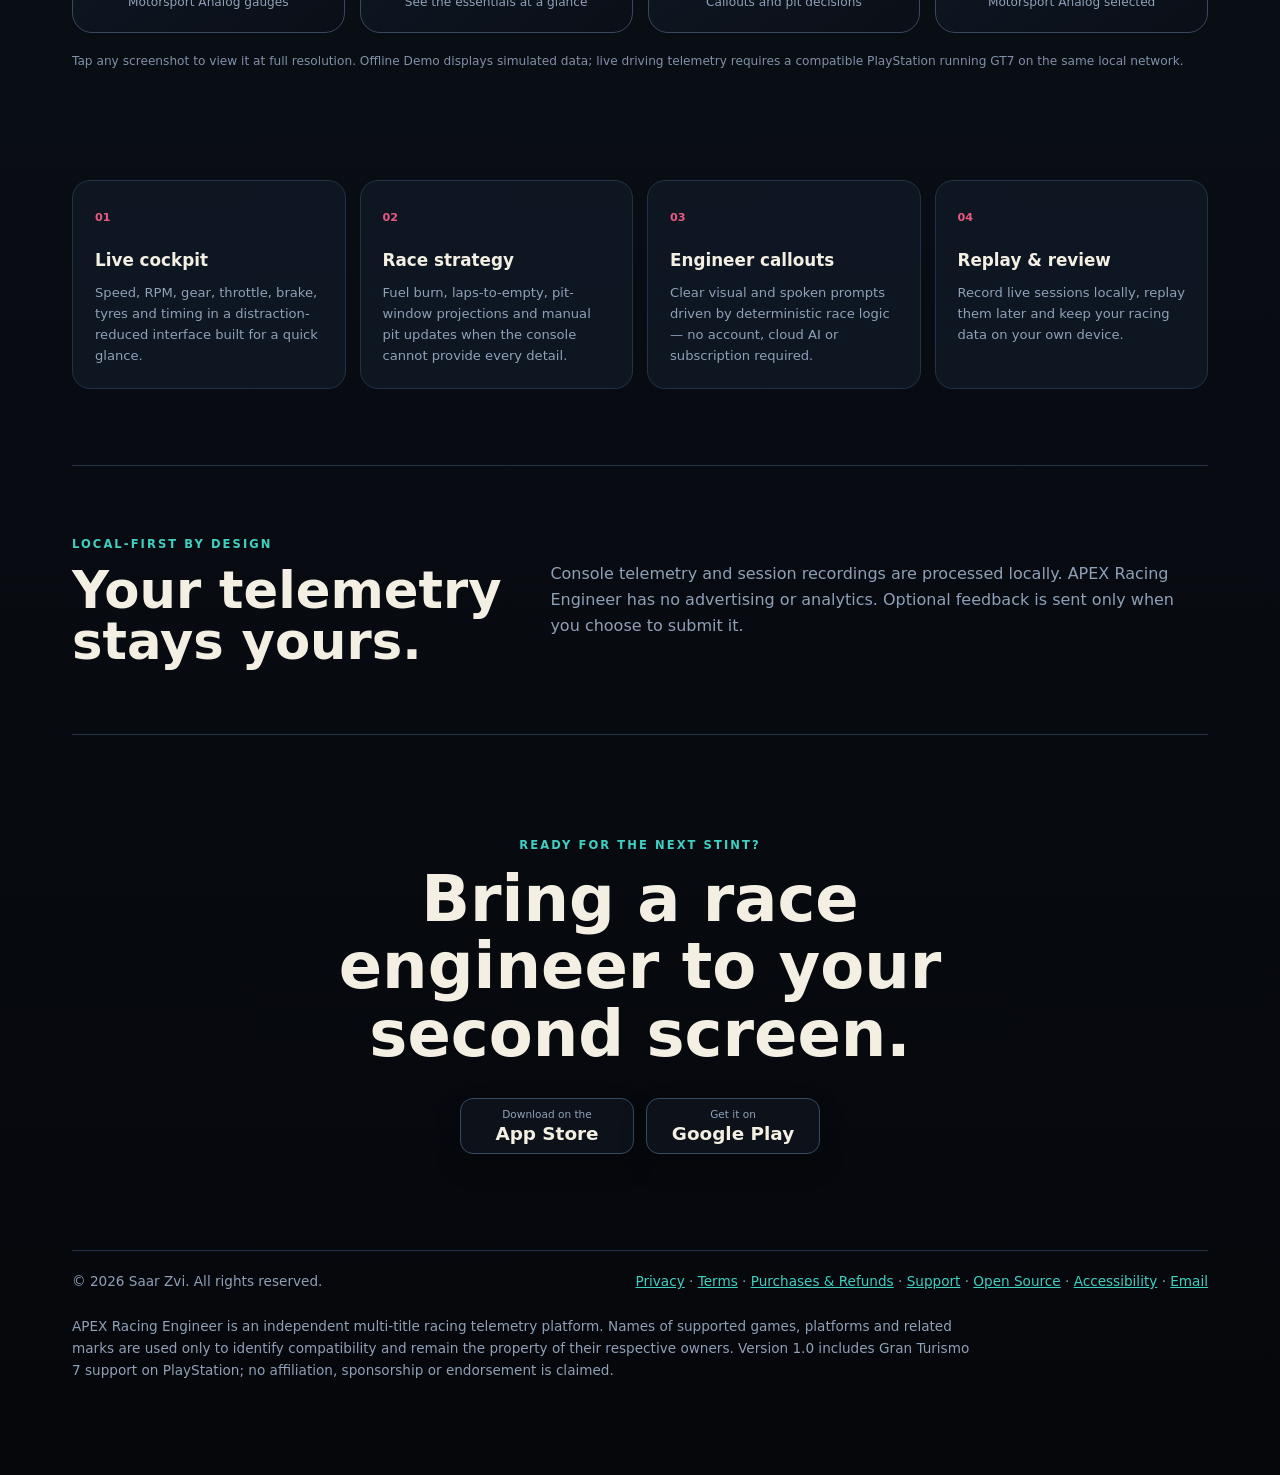
==== commit 26554e7a: "Show actual Motorsport Analog app screenshots on marketing site" ====
--- a/index.html
+++ b/index.html
@@ -6,13 +6,16 @@
   <meta name="theme-color" content="#070A10">
   <title>APEX Racing Engineer — Live racing telemetry & strategy</title>
   <meta name="description" content="APEX Racing Engineer is a multi-title racing telemetry and race-engineer platform for live dashboards, strategy, session review and engineer callouts.">
+  <meta property="og:image" content="https://saarzvi.github.io/apex-racing-engineer-legal/assets/screenshots/motorsport-focus.png">
   <link rel="stylesheet" href="styles.css">
 </head>
 <body class="marketing">
-  <main class="landing">
+  <a class="skip-link" href="#content">Skip to main content</a>
+  <main id="content" class="landing">
     <header class="topbar">
       <a class="wordmark" href="#">APEX <span>RACING ENGINEER</span></a>
       <nav class="topnav" aria-label="Primary">
+        <a href="#screenshots">Screenshots</a>
         <a href="#features">Features</a>
         <a href="support.html">Support</a>
         <a href="privacy.html">Privacy</a>
@@ -35,16 +38,49 @@
         <p class="availability">Built for multiple racing titles · Version 1.0 launches with Gran Turismo 7 support on PlayStation · one-time purchase · no subscription</p>
       </div>
 
-      <div class="cockpit-card" aria-label="APEX Racing Engineer dashboard preview">
-        <div class="cockpit-top"><span>APEX RACING</span><b>LIVE</b></div>
-        <div class="gauge-row">
-          <div class="gauge"><span>KM/H</span><strong>247</strong><i></i></div>
-          <div class="gear"><span>GEAR</span><strong>5</strong></div>
-          <div class="gauge"><span>RPM</span><strong>7.8</strong><i class="pink"></i></div>
+      <figure class="hero-device">
+        <a href="assets/screenshots/motorsport-focus.png" target="_blank" rel="noopener" aria-label="View full-resolution Motorsport Analog Focus Mode screenshot">
+          <img class="hero-screen" src="assets/screenshots/motorsport-focus.png" width="1080" height="1920" alt="Actual APEX Racing Engineer Focus Mode screenshot with the Motorsport Analog cockpit, speedometer, RPM needle, fuel and lap data in offline demo mode" fetchpriority="high">
+        </a>
+        <figcaption>Motorsport Analog cockpit <span>·</span> Actual app capture <span>·</span> Offline Demo</figcaption>
+      </figure>
+    </section>
+
+    <section id="screenshots" class="showcase" aria-labelledby="screenshots-title">
+      <div class="showcase-intro">
+        <div>
+          <p class="kicker">FROM THE ACTUAL APP</p>
+          <h2 id="screenshots-title">A cockpit built for the race.</h2>
         </div>
-        <div class="metric-strip"><span>LAP <b>12/18</b></span><span>FUEL <b>5.8 LAPS</b></span><span>PIT <b>LAP 15</b></span></div>
-        <div class="engineer-callout"><small>RACE ENGINEER</small><strong>Fuel target is on plan.</strong><span>Keep this pace for two more laps.</span></div>
+        <p>Real screenshots of APEX Racing Engineer running with the <strong>Motorsport Analog</strong> instrument skin. Captured on an Android emulator using the app's clearly labeled offline demo with simulated telemetry.</p>
       </div>
+      <div class="screenshot-gallery">
+        <figure class="screen-tile">
+          <a href="assets/screenshots/motorsport-live.png" target="_blank" rel="noopener" aria-label="Open full-size live Motorsport Analog cockpit screenshot">
+            <img src="assets/screenshots/motorsport-live.png" alt="Actual app Live page in Offline Demo showing Motorsport Analog instrument cluster, pit controls and live telemetry simulation" loading="lazy" width="1080" height="1920">
+          </a>
+          <figcaption><strong>Live cockpit</strong><span>Motorsport Analog gauges</span></figcaption>
+        </figure>
+        <figure class="screen-tile">
+          <a href="assets/screenshots/motorsport-focus.png" target="_blank" rel="noopener" aria-label="Open full-size Motorsport Analog Focus screenshot">
+            <img src="assets/screenshots/motorsport-focus.png" alt="Actual app Motorsport Analog distraction-reduced Focus Mode with speed, RPM, gear and fuel data in demo mode" loading="lazy" width="1080" height="1920">
+          </a>
+          <figcaption><strong>Focus Mode</strong><span>See the essentials at a glance</span></figcaption>
+        </figure>
+        <figure class="screen-tile">
+          <a href="assets/screenshots/motorsport-engineer.png" target="_blank" rel="noopener" aria-label="Open full-size race engineer screenshot">
+            <img src="assets/screenshots/motorsport-engineer.png" alt="Actual app Race Engineer screen with driving callouts and manual pit fuel update controls during offline demo" loading="lazy" width="1080" height="1920">
+          </a>
+          <figcaption><strong>Race Engineer</strong><span>Callouts and pit decisions</span></figcaption>
+        </figure>
+        <figure class="screen-tile">
+          <a href="assets/screenshots/motorsport-themes.png" target="_blank" rel="noopener" aria-label="Open full-size cockpit theme selection screenshot">
+            <img src="assets/screenshots/motorsport-themes.png" alt="Actual app System screen showing Motorsport Analog cockpit theme selected, alongside the other cockpit skin options" loading="lazy" width="1080" height="1920">
+          </a>
+          <figcaption><strong>Cockpit themes</strong><span>Motorsport Analog selected</span></figcaption>
+        </figure>
+      </div>
+      <p class="showcase-note">Tap any screenshot to view it at full resolution. Offline Demo displays simulated data; live driving telemetry requires a compatible PlayStation running GT7 on the same local network.</p>
     </section>
 
     <section id="features" class="feature-grid">
--- a/styles.css
+++ b/styles.css
@@ -8,4 +8,33 @@
 .cockpit-card{border:1px solid var(--line2);border-radius:26px;padding:22px;background:linear-gradient(145deg,#111b29,#080c12);box-shadow:0 30px 80px rgba(0,0,0,.45),inset 0 1px rgba(255,255,255,.03);transform:perspective(1000px) rotateY(-4deg)}.cockpit-top{display:flex;justify-content:space-between;color:var(--muted);font-size:.67rem;font-weight:900;letter-spacing:.14em}.cockpit-top b{color:var(--teal)}.gauge-row{display:grid;grid-template-columns:1fr .58fr 1fr;gap:12px;align-items:center;margin:28px 0}.gauge{aspect-ratio:1;border-radius:50%;border:8px solid #1a2738;box-shadow:inset 0 0 0 1px var(--line2);display:flex;flex-direction:column;align-items:center;justify-content:center;position:relative}.gauge span,.gear span{font-size:.6rem;color:var(--muted);letter-spacing:.1em}.gauge strong{font-size:clamp(1.8rem,4vw,3rem)}.gauge i{position:absolute;width:37%;height:3px;background:var(--teal);transform-origin:right;right:50%;top:50%;transform:rotate(36deg);box-shadow:0 0 12px var(--teal)}.gauge i.pink{background:var(--pink);box-shadow:0 0 12px var(--pink);transform:rotate(142deg)}.gear{text-align:center}.gear strong{display:block;color:var(--bronze);font-size:4rem;line-height:1}.metric-strip{display:grid;grid-template-columns:repeat(3,1fr);gap:8px}.metric-strip span{border:1px solid var(--line);background:#0a1018;padding:10px;border-radius:9px;color:var(--dim);font-size:.58rem;letter-spacing:.08em}.metric-strip b{display:block;color:var(--text);font-size:.8rem;margin-top:2px}.engineer-callout{border-left:3px solid var(--teal);background:var(--teal-d);border-radius:10px;padding:13px 15px;margin-top:12px;display:flex;flex-direction:column}.engineer-callout small{color:var(--teal);font-weight:900;letter-spacing:.12em}.engineer-callout span{color:var(--muted);font-size:.75rem}
 .feature-grid{display:grid;grid-template-columns:repeat(4,1fr);gap:14px;padding:34px 0 76px}.feature-grid article{border:1px solid var(--line);border-radius:18px;padding:22px;background:rgba(17,26,40,.7)}.feature-grid article>span{color:var(--pink);font-size:.7rem;font-weight:900}.feature-grid h2{font-size:1.05rem;color:var(--text);margin:18px 0 8px}.feature-grid p{color:var(--muted);font-size:.82rem;margin:0}.privacy-band{display:grid;grid-template-columns:.8fr 1.2fr;gap:40px;border-top:1px solid var(--line);border-bottom:1px solid var(--line);padding:58px 0}.privacy-band h2{font-size:clamp(2rem,4vw,3.2rem);line-height:1;margin:8px 0;color:var(--text)}.privacy-band>p{color:var(--muted);align-self:center}.final-cta{text-align:center;padding:90px 0 54px}.final-cta h2{color:var(--text);font-size:clamp(2rem,5vw,4rem);line-height:1.05;margin:10px auto 28px;max-width:750px}.centered{justify-content:center}.marketing footer{display:grid;grid-template-columns:1fr auto;gap:10px 30px}.marketing footer p{grid-column:1/-1;max-width:900px}
 @media(max-width:900px){.hero{grid-template-columns:1fr;padding-top:54px}.cockpit-card{max-width:620px;width:100%;justify-self:center;transform:none}.feature-grid{grid-template-columns:repeat(2,1fr)}}
-@media(max-width:560px){main{padding:28px 17px 60px}.marketing .landing{padding-top:0}.topbar{height:70px}.topnav a:first-child{display:none}.wordmark{font-size:.82rem}.hero{min-height:auto;padding:46px 0}.hero h1{font-size:3.3rem}.gauge-row{gap:7px}.gauge{border-width:5px}.gear strong{font-size:3rem}.metric-strip{grid-template-columns:1fr}.feature-grid{grid-template-columns:1fr}.privacy-band{grid-template-columns:1fr;gap:8px}.marketing footer{grid-template-columns:1fr}.marketing footer p{grid-column:1}.card{padding:18px}}+@media(max-width:560px){main{padding:28px 17px 60px}.marketing .landing{padding-top:0}.topbar{height:70px}.topnav a:first-child{display:none}.wordmark{font-size:.82rem}.hero{min-height:auto;padding:46px 0}.hero h1{font-size:3.3rem}.gauge-row{gap:7px}.gauge{border-width:5px}.gear strong{font-size:3rem}.metric-strip{grid-template-columns:1fr}.feature-grid{grid-template-columns:1fr}.privacy-band{grid-template-columns:1fr;gap:8px}.marketing footer{grid-template-columns:1fr}.marketing footer p{grid-column:1}.card{padding:18px}}
+.notice{white-space:pre-wrap;overflow-wrap:anywhere;background:var(--panel);border:1px solid var(--line);border-radius:14px;padding:18px;font:13px/1.55 ui-monospace,SFMono-Regular,Consolas,monospace;color:var(--muted)}.skip-link{position:absolute;left:-9999px;top:8px;z-index:1000;background:var(--teal);color:#071012;padding:10px 14px;border-radius:8px;font-weight:800}.skip-link:focus{left:8px}
+
+
+/* Real product captures: Motorsport Analog / Offline Demo */
+.hero-device{margin:0 auto;width:min(100%,360px);text-align:center}
+.hero-device>a{display:block;border-radius:31px;border:5px solid #283849;padding:5px;background:#030508;box-shadow:0 34px 92px rgba(0,0,0,.55),0 0 68px rgba(92,200,255,.08);transition:transform .22s ease,border-color .22s ease}
+.hero-device>a:hover{transform:translateY(-5px);border-color:#5cc8ff}
+.hero-screen{display:block;width:100%;height:auto;border-radius:23px;background:#050607}
+.hero-device figcaption{color:var(--muted);font-size:.73rem;font-weight:600;letter-spacing:.02em;line-height:1.5;margin-top:13px}
+.hero-device figcaption span{color:#5cc8ff;padding:0 4px}
+.showcase{border-top:1px solid var(--line);padding:60px 0 75px}
+.showcase-intro{display:grid;grid-template-columns:1.05fr 1fr;gap:30px;align-items:end;margin-bottom:28px}
+.showcase h2{color:var(--text);font-size:clamp(2rem,4.5vw,3.35rem);letter-spacing:-.045em;line-height:1.05;margin:10px 0 0}
+.showcase-intro>p{color:var(--muted);font-size:.94rem;margin:0 0 2px}
+.showcase-intro>p strong{color:#5cc8ff}
+.screenshot-gallery{display:grid;grid-template-columns:repeat(4,minmax(0,1fr));gap:15px}
+.screen-tile{margin:0;background:linear-gradient(145deg,rgba(24,36,55,.9),rgba(10,15,23,.94));border:1px solid var(--line2);border-radius:20px;padding:15px 14px 19px;min-width:0}
+.screen-tile>a{display:block;max-width:220px;margin:0 auto;border:3px solid #2d3848;border-radius:18px;overflow:hidden;background:#050607;transition:transform .2s ease,border-color .2s ease}
+.screen-tile>a:hover{transform:translateY(-4px);border-color:#5cc8ff}
+.screen-tile img{display:block;width:100%;height:auto;aspect-ratio:9/16}
+.screen-tile figcaption{display:flex;flex-direction:column;gap:2px;text-align:center;margin-top:15px}
+.screen-tile figcaption strong{font-size:.96rem;color:var(--text)}
+.screen-tile figcaption span{font-size:.76rem;color:var(--muted)}
+.showcase-note{font-size:.76rem;line-height:1.6;color:var(--dim);margin:19px 0 0}
+@media(max-width:900px){.showcase-intro{grid-template-columns:1fr;gap:9px}.hero-device{max-width:340px}.screenshot-gallery{grid-template-columns:repeat(2,minmax(0,1fr));gap:14px}}
+@media(max-width:560px){.hero-device{max-width:300px}.showcase{padding:43px 0 48px}.screenshot-gallery{grid-auto-flow:column;grid-auto-columns:minmax(210px,75vw);grid-template-columns:none;overflow-x:auto;overscroll-behavior-inline:contain;scroll-snap-type:x mandatory;padding-bottom:14px}.screen-tile{scroll-snap-align:start;padding:12px 12px 16px}.screen-tile>a{max-width:245px}.showcase-intro>p{font-size:.86rem}}
+@media(prefers-reduced-motion:reduce){.hero-device>a,.screen-tile>a{transition:none}}
+
+@media(max-width:560px){.marketing .topnav a:first-child{display:inline-block}.marketing .topnav a:nth-child(n+3){display:none}}
